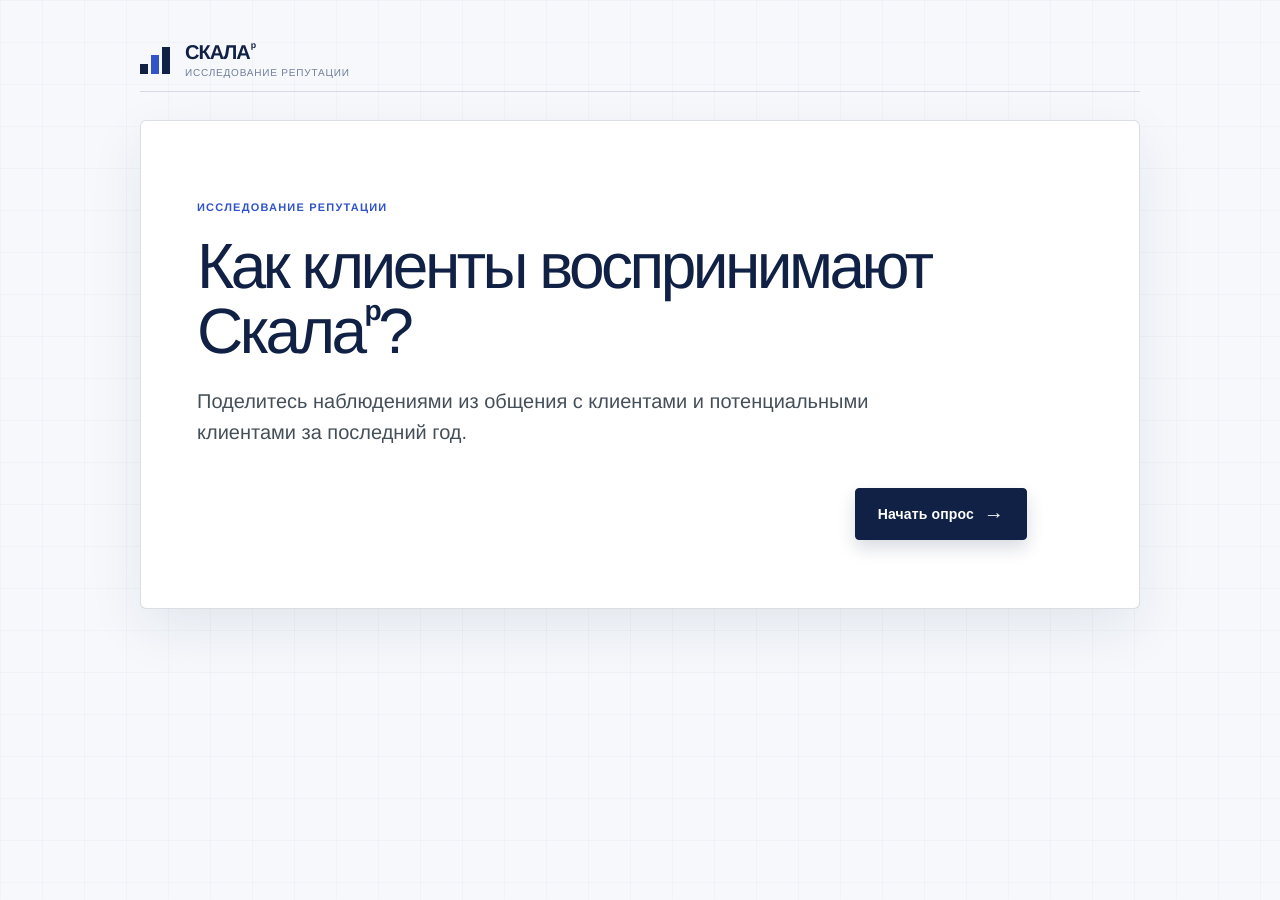
==== public/index.html @ 12a4a08b "feat: publish production-ready questionnaire" ====
<!doctype html>
<html lang="ru">
  <head>
    <meta charset="utf-8" />
    <meta name="viewport" content="width=device-width, initial-scale=1" />
    <meta name="theme-color" content="#10283e" />
    <meta name="robots" content="noindex, nofollow" />
    <title>Опрос о восприятии компании</title>
    <link rel="stylesheet" href="styles.css?v=20260728-4" />
  </head>
  <body>
    <div class="ambient ambient-one" aria-hidden="true"></div>
    <div class="ambient ambient-two" aria-hidden="true"></div>

    <main class="survey-shell">
      <header class="topbar" aria-label="Статус опроса">
        <a class="brand" href="./" aria-label="Опрос о восприятии компании">
          <span class="brand-mark" aria-hidden="true"><i></i><i></i><i></i></span>
          <span>
            <strong>СКАЛА<sup>р</sup></strong>
            <small>исследование репутации</small>
          </span>
        </a>
      </header>

      <section class="survey-card" aria-live="polite">
        <div class="progress-wrap" id="progress-wrap" hidden>
          <div class="progress-meta">
            <span id="step-label">Вопрос</span>
            <span id="progress-value">0%</span>
          </div>
          <div class="progress-track" aria-hidden="true">
            <div class="progress-bar" id="progress-bar"></div>
          </div>
        </div>

        <div id="app" class="app-content"></div>
      </section>

    </main>

    <script src="app.js?v=20260728-4" defer></script>
  </body>
</html>
---- public/styles.css ----
:root {
  color-scheme: light;
  --skala-navy: #102145;
  --skala-blue: #3154c8;
  --skala-blue-deep: #1e3ba1;
  --skala-blue-soft: #eef2ff;
  --ink: #102145;
  --text: #454f59;
  --muted: #707e99;
  --line: #d8deea;
  --line-strong: #b5c2d8;
  --canvas: #f6f8fc;
  --paper: #ffffff;
  --danger: #b53a4c;
  --ease-out: cubic-bezier(0.16, 1, 0.3, 1);
  --ease-spring: cubic-bezier(0.2, 1.4, 0.4, 1);
}

* {
  box-sizing: border-box;
}

html {
  min-height: 100%;
  background: var(--canvas);
}

body {
  min-width: 320px;
  min-height: 100vh;
  margin: 0;
  color: var(--text);
  font-family: "TT Hoves", "Helvetica Neue", Arial, sans-serif;
  -webkit-font-smoothing: antialiased;
  text-rendering: geometricPrecision;
  background:
    linear-gradient(90deg, rgba(16, 33, 69, 0.025) 1px, transparent 1px),
    linear-gradient(rgba(16, 33, 69, 0.025) 1px, transparent 1px),
    var(--canvas);
  background-size: 42px 42px;
}

button,
input,
textarea {
  font: inherit;
}

button {
  cursor: pointer;
}

fieldset {
  min-width: 0;
  margin: 0;
  padding: 0;
  border: 0;
}

.sr-only {
  position: absolute;
  width: 1px;
  height: 1px;
  padding: 0;
  margin: -1px;
  overflow: hidden;
  clip: rect(0, 0, 0, 0);
  white-space: nowrap;
  border: 0;
}

.ambient {
  position: fixed;
  z-index: -1;
  width: 38vw;
  height: 1px;
  pointer-events: none;
  background: linear-gradient(90deg, transparent, rgba(49, 84, 200, 0.28), transparent);
}

.ambient-one {
  top: 16%;
  right: -6vw;
  transform: rotate(-25deg);
}

.ambient-two {
  bottom: 14%;
  left: -11vw;
  transform: rotate(-25deg);
}

.survey-shell {
  width: min(100% - 40px, 1000px);
  margin: 0 auto;
  padding: 30px 0 58px;
}

.topbar {
  display: flex;
  align-items: center;
  min-height: 62px;
  margin-bottom: 28px;
  border-bottom: 1px solid rgba(16, 33, 69, 0.14);
}

.brand {
  display: inline-flex;
  align-items: center;
  gap: 14px;
  color: var(--skala-navy);
  text-decoration: none;
}

.brand-mark {
  display: flex;
  align-items: flex-end;
  gap: 3px;
  width: 31px;
  height: 29px;
  padding-bottom: 1px;
}

.brand-mark i {
  display: block;
  width: 8px;
  background: var(--skala-navy);
  transition: height 350ms var(--ease-out), background 350ms var(--ease-out);
}

.brand-mark i:nth-child(1) { height: 10px; }
.brand-mark i:nth-child(2) { height: 19px; background: var(--skala-blue); }
.brand-mark i:nth-child(3) { height: 27px; }

.brand:hover .brand-mark i:nth-child(1) { height: 19px; }
.brand:hover .brand-mark i:nth-child(2) { height: 27px; }
.brand:hover .brand-mark i:nth-child(3) { height: 14px; background: var(--skala-blue); }

.brand strong,
.brand small {
  display: block;
}

.brand strong {
  font-size: 20px;
  font-weight: 650;
  letter-spacing: -0.05em;
  line-height: 1;
}

.brand strong sup,
h1 sup {
  position: relative;
  top: -0.38em;
  margin-left: 1px;
  font-size: 0.44em;
  font-weight: 650;
}

.brand small {
  margin-top: 5px;
  color: var(--muted);
  font-size: 10px;
  font-weight: 500;
  letter-spacing: 0.08em;
  text-transform: uppercase;
}

.survey-card {
  overflow: hidden;
  border: 1px solid rgba(16, 33, 69, 0.15);
  border-radius: 6px;
  background: var(--paper);
  box-shadow: 0 20px 55px rgba(16, 33, 69, 0.08);
}

.progress-wrap {
  padding: 22px 56px 0;
}

.progress-meta {
  display: flex;
  align-items: center;
  justify-content: space-between;
  gap: 16px;
  color: var(--muted);
  font-size: 11px;
  font-weight: 600;
  letter-spacing: 0.07em;
  text-transform: uppercase;
}

.progress-track {
  height: 2px;
  margin-top: 11px;
  overflow: hidden;
  background: #e5e9f1;
}

.progress-bar {
  position: relative;
  width: 0;
  height: 100%;
  background: var(--skala-blue);
  box-shadow: 0 0 16px rgba(49, 84, 200, 0.45);
  transition: width 550ms var(--ease-out);
}

.progress-bar::after {
  position: absolute;
  top: -3px;
  right: -1px;
  width: 7px;
  height: 7px;
  content: "";
  border-radius: 50%;
  background: var(--skala-blue);
  box-shadow: 0 0 0 4px rgba(49, 84, 200, 0.12);
}

.app-content {
  min-height: 480px;
  padding: 58px 56px 54px;
}

.step {
  animation: step-enter 560ms var(--ease-out) both;
}

@keyframes step-enter {
  from {
    opacity: 0;
    transform: translateY(18px);
  }
  to {
    opacity: 1;
    transform: translateY(0);
  }
}

.eyebrow {
  display: block;
  margin-bottom: 20px;
  color: var(--skala-blue);
  font-size: 11px;
  font-weight: 650;
  letter-spacing: 0.11em;
  line-height: 1;
  text-transform: uppercase;
}

h1,
h2,
p {
  margin-top: 0;
}

h1 {
  max-width: 770px;
  margin-bottom: 22px;
  color: var(--skala-navy);
  font-size: clamp(38px, 5.4vw, 64px);
  font-weight: 500;
  line-height: 1.02;
  letter-spacing: -0.055em;
}

h2 {
  max-width: 760px;
  margin-bottom: 15px;
  color: var(--skala-navy);
  font-size: clamp(26px, 3.5vw, 38px);
  font-weight: 500;
  line-height: 1.14;
  letter-spacing: -0.042em;
}

.lead {
  max-width: 685px;
  color: var(--text);
  font-size: 18px;
  line-height: 1.56;
}

.welcome {
  max-width: 830px;
  padding: 24px 0 14px;
}

.welcome .lead {
  max-width: 710px;
  font-size: 20px;
}

.section-screen {
  max-width: 760px;
  padding: 34px 0 24px;
}

.section-screen .eyebrow {
  padding-top: 18px;
  border-top: 2px solid var(--skala-navy);
}

.section-screen h1 {
  max-width: 690px;
}

.question-code {
  display: flex;
  align-items: center;
  gap: 12px;
  margin-bottom: 17px;
  color: var(--skala-blue);
  font-size: 11px;
  font-weight: 650;
  letter-spacing: 0.11em;
  line-height: 1;
  text-transform: uppercase;
}

.question-code::after {
  width: 40px;
  height: 1px;
  content: "";
  background: currentColor;
}

.question-help {
  max-width: 660px;
  margin-bottom: 27px;
  color: var(--muted);
  font-size: 15px;
  line-height: 1.5;
}

.question-required {
  color: var(--skala-blue);
}

.option-list {
  display: grid;
  gap: 9px;
}

.option-card {
  position: relative;
  display: flex;
  align-items: center;
  gap: 15px;
  min-height: 63px;
  padding: 16px 17px;
  overflow: hidden;
  border: 1px solid var(--line);
  border-radius: 4px;
  color: var(--skala-navy);
  line-height: 1.42;
  background: var(--paper);
  animation: option-enter 420ms var(--ease-out) both;
  animation-delay: calc(var(--option-index) * 28ms);
  transition: border-color 160ms ease, box-shadow 160ms ease, background 160ms ease;
}

.option-card::before {
  position: absolute;
  top: 0;
  bottom: 0;
  left: 0;
  width: 3px;
  content: "";
  background: var(--skala-blue);
  transform: scaleY(0);
  transform-origin: center;
  transition: transform 280ms var(--ease-spring);
}

@keyframes option-enter {
  from {
    opacity: 0;
    transform: translateX(-9px);
  }
  to {
    opacity: 1;
    transform: translateX(0);
  }
}

@media (hover: hover) {
  .option-card:hover {
    border-color: var(--line-strong);
    box-shadow: 0 6px 14px rgba(16, 33, 69, 0.05);
  }
}

.option-card:has(input:focus-visible) {
  outline: 3px solid rgba(49, 84, 200, 0.22);
  outline-offset: 2px;
}

.option-card:has(input:checked) {
  border-color: var(--skala-navy);
  background: var(--skala-blue-soft);
  box-shadow: 0 7px 16px rgba(16, 33, 69, 0.06);
}

.option-card:has(input:checked)::before {
  transform: scaleY(1);
}

.option-card input {
  flex: 0 0 auto;
  width: 20px;
  height: 20px;
  margin: 0;
  appearance: none;
  border: 1.5px solid #9facbf;
  outline: 0;
  background: #fff;
  transition: border-color 180ms ease, box-shadow 180ms ease, background 180ms ease, transform 180ms var(--ease-spring);
}

.option-card input[type="radio"] {
  border-radius: 50%;
}

.option-card input[type="checkbox"] {
  border-radius: 3px;
}

.option-card input:checked {
  border: 6px solid var(--skala-blue);
  box-shadow: 0 0 0 3px rgba(49, 84, 200, 0.1);
  transform: scale(1.04);
}

.option-card input[type="checkbox"]:checked {
  border-width: 1.5px;
  background: var(--skala-blue);
}

.option-card__label {
  flex: 1;
  font-size: 16px;
}

.option-check {
  display: grid;
  width: 20px;
  height: 20px;
  flex: 0 0 auto;
  place-items: center;
  color: #fff;
  font-size: 12px;
  font-weight: 800;
  line-height: 1;
  opacity: 0;
  border-radius: 50%;
  background: var(--skala-navy);
  transform: scale(0.5) rotate(-25deg);
  transition: opacity 180ms ease, transform 270ms var(--ease-spring);
}

.option-card:has(input:checked) .option-check {
  opacity: 1;
  transform: scale(1) rotate(0);
}

.other-input-wrap {
  margin: 9px 0 0 35px;
  animation: reveal-field 260ms var(--ease-out) both;
}

@keyframes reveal-field {
  from { opacity: 0; transform: translateY(-6px); }
  to { opacity: 1; transform: translateY(0); }
}

.text-input,
.text-area {
  width: 100%;
  border: 1px solid var(--line);
  border-radius: 3px;
  outline: none;
  color: var(--skala-navy);
  background: var(--paper);
  transition: border-color 200ms ease, box-shadow 200ms ease, background 200ms ease;
}

.text-input {
  min-height: 51px;
  padding: 13px 15px;
}

.text-area {
  min-height: 170px;
  padding: 16px;
  resize: vertical;
  line-height: 1.55;
}

.text-input:focus,
.text-area:focus {
  border-color: var(--skala-blue);
  background: #fbfcff;
  box-shadow: 0 0 0 4px rgba(49, 84, 200, 0.12);
}

.text-input::placeholder,
.text-area::placeholder {
  color: #98a3b5;
}

.limit-note {
  display: flex;
  justify-content: space-between;
  gap: 12px;
  margin: 12px 0 0;
  color: var(--muted);
  font-size: 12px;
  line-height: 1.4;
}

.matrix {
  overflow: hidden;
  border-top: 1px solid var(--line-strong);
  border-bottom: 1px solid var(--line-strong);
}

.matrix-row {
  padding: 22px 0 21px;
  animation: matrix-enter 430ms var(--ease-out) both;
  animation-delay: calc(var(--row-index) * 38ms);
}

.matrix-row + .matrix-row {
  border-top: 1px solid var(--line);
}

@keyframes matrix-enter {
  from { opacity: 0; transform: translateY(8px); }
  to { opacity: 1; transform: translateY(0); }
}

.matrix-title {
  margin-bottom: 15px;
  color: var(--skala-navy);
  font-size: 16px;
  font-weight: 600;
  line-height: 1.4;
}

.matrix-options {
  display: flex;
  flex-wrap: wrap;
  gap: 8px;
}

.matrix-option {
  position: relative;
}

.matrix-option input {
  position: absolute;
  width: 1px;
  height: 1px;
  opacity: 0;
  pointer-events: none;
}

.matrix-option span {
  display: block;
  padding: 9px 12px;
  border: 1px solid var(--line);
  border-radius: 3px;
  color: var(--text);
  font-size: 13px;
  line-height: 1.25;
  background: #fff;
  transition: color 190ms ease, border-color 190ms ease, background 190ms ease, transform 190ms var(--ease-spring), box-shadow 190ms ease;
}

@media (hover: hover) {
  .matrix-option:hover span {
    border-color: var(--line-strong);
    transform: translateY(-1px);
  }
}

.matrix-option input:focus-visible + span {
  outline: 3px solid rgba(49, 84, 200, 0.2);
  outline-offset: 2px;
}

.matrix-option input:checked + span {
  border-color: var(--skala-blue);
  color: #fff;
  font-weight: 600;
  background: var(--skala-blue);
  box-shadow: 0 7px 14px rgba(49, 84, 200, 0.2);
  transform: translateY(-1px);
}

.list-fields {
  display: grid;
  gap: 9px;
}

.list-field {
  display: grid;
  grid-template-columns: 31px 1fr;
  align-items: center;
  gap: 11px;
}

.list-field__number {
  color: var(--skala-blue);
  font-size: 12px;
  font-weight: 650;
  text-align: center;
}

.validation-message {
  display: none;
  margin: 23px 0 -2px;
  padding: 11px 0 0 14px;
  border-left: 2px solid var(--danger);
  color: var(--danger);
  font-size: 13px;
  line-height: 1.45;
}

.validation-message.is-visible {
  display: block;
  animation: reveal-field 220ms ease both;
}

.actions {
  display: flex;
  align-items: center;
  justify-content: space-between;
  gap: 16px;
  margin-top: 39px;
}

.actions-right {
  display: flex;
  align-items: center;
  gap: 11px;
  margin-left: auto;
}

.button {
  display: inline-flex;
  align-items: center;
  justify-content: center;
  gap: 10px;
  min-height: 52px;
  padding: 0 22px;
  border: 1px solid transparent;
  border-radius: 4px;
  font-size: 14px;
  font-weight: 600;
  letter-spacing: 0.01em;
  transition: color 200ms ease, border-color 200ms ease, background 200ms ease, box-shadow 220ms var(--ease-out), transform 220ms var(--ease-out);
}

.button:focus-visible {
  outline: 3px solid rgba(49, 84, 200, 0.24);
  outline-offset: 3px;
}

.button-primary {
  color: #fff;
  border-color: var(--skala-navy);
  background: var(--skala-navy);
  box-shadow: 0 8px 17px rgba(16, 33, 69, 0.16);
}

.button-primary:hover {
  border-color: var(--skala-blue-deep);
  background: var(--skala-blue-deep);
  box-shadow: 0 12px 24px rgba(16, 33, 69, 0.24);
  transform: translateY(-2px);
}

.button-primary:active {
  box-shadow: 0 3px 9px rgba(16, 33, 69, 0.16);
  transform: translateY(0) scale(0.985);
}

.button-secondary {
  padding-right: 4px;
  padding-left: 4px;
  color: var(--muted);
  background: transparent;
}

.button-secondary:hover {
  color: var(--skala-navy);
}

.button-symbol {
  display: inline-block;
  font-size: 20px;
  font-weight: 400;
  line-height: 1;
  transition: transform 220ms var(--ease-spring);
}

.button-primary:hover .button-symbol {
  transform: translateX(4px);
}

.complete {
  max-width: 690px;
  padding: 39px 0 29px;
}

.complete h1 {
  max-width: 680px;
  font-size: clamp(38px, 5vw, 56px);
}

.complete .lead {
  max-width: 650px;
}

@media (max-width: 720px) {
  .survey-shell {
    width: min(100% - 24px, 1000px);
    padding-top: 17px;
  }

  .topbar {
    min-height: 52px;
    margin-bottom: 17px;
  }

  .survey-card {
    border-radius: 4px;
  }

  .progress-wrap {
    padding: 18px 22px 0;
  }

  .app-content {
    min-height: 530px;
    padding: 37px 22px 35px;
  }

  h1 {
    font-size: clamp(37px, 11vw, 50px);
  }

  h2 {
    font-size: clamp(25px, 7.5vw, 33px);
  }

  .lead,
  .welcome .lead {
    font-size: 17px;
  }

  .option-card {
    align-items: flex-start;
    min-height: 59px;
    padding: 15px 14px;
  }

  .option-card__label {
    font-size: 15px;
  }

  .option-check {
    width: 18px;
    height: 18px;
    margin-top: 1px;
  }

  .matrix-row {
    padding: 18px 0;
  }

  .matrix-options {
    gap: 7px;
  }

  .matrix-option span {
    padding: 8px 10px;
    font-size: 12px;
  }

  .actions {
    margin-top: 31px;
  }

  .actions-right {
    width: 100%;
  }

  .actions .button-primary {
    flex: 1;
  }
}

@media (prefers-reduced-motion: reduce) {
  *,
  *::before,
  *::after {
    scroll-behavior: auto !important;
    animation-duration: 0.01ms !important;
    animation-iteration-count: 1 !important;
    transition-duration: 0.01ms !important;
  }
}
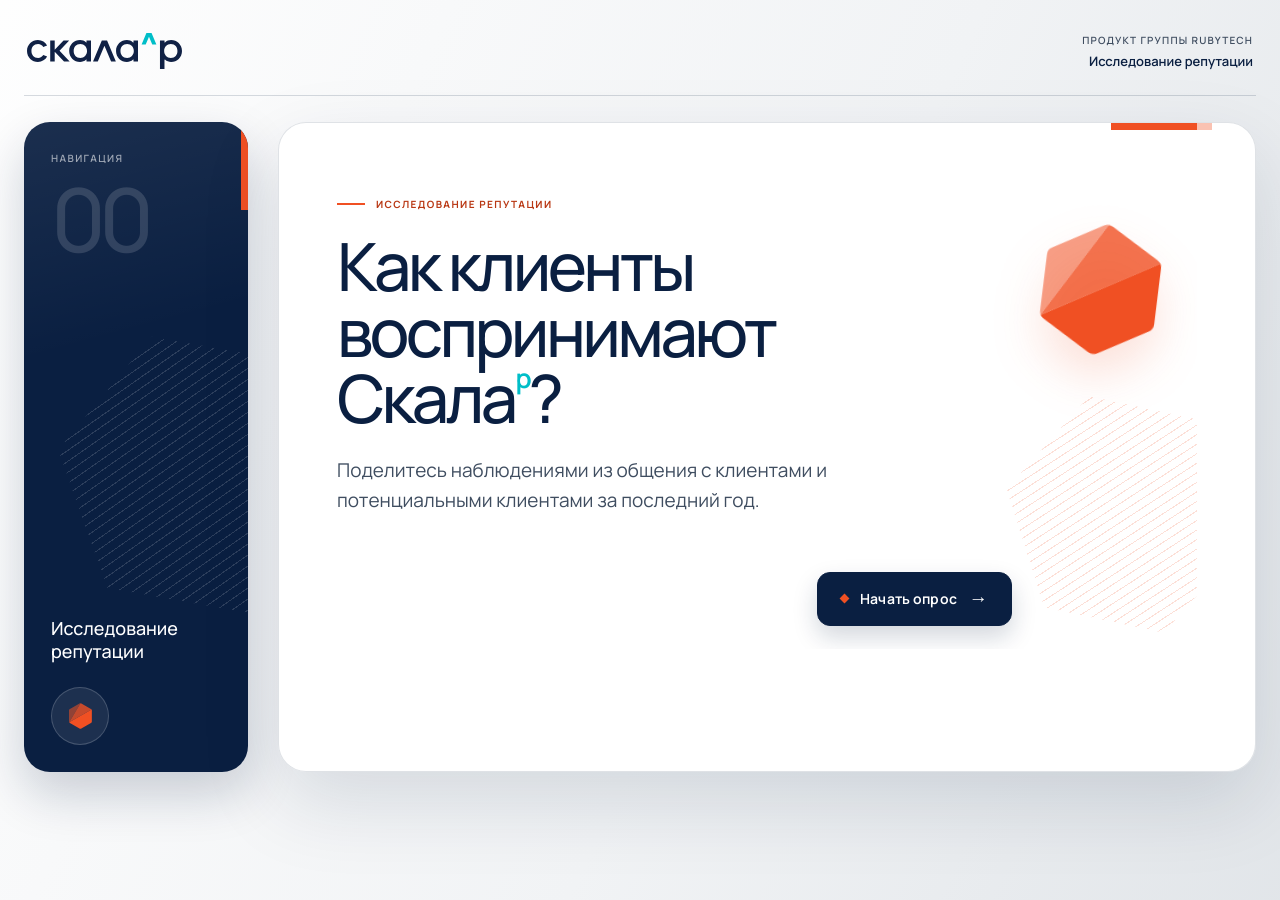
==== commit 93119072: "feat: redesign survey in Rubytech style" ====
--- a/public/index.html
+++ b/public/index.html
@@ -3,42 +3,73 @@
   <head>
     <meta charset="utf-8" />
     <meta name="viewport" content="width=device-width, initial-scale=1" />
-    <meta name="theme-color" content="#10283e" />
+    <meta name="theme-color" content="#0a1f41" />
     <meta name="robots" content="noindex, nofollow" />
-    <title>Опрос о восприятии компании</title>
-    <link rel="stylesheet" href="styles.css?v=20260728-4" />
+    <meta name="description" content="Исследование восприятия компании и продукта Скала‑Р глазами клиентов." />
+    <title>Исследование восприятия — Скала‑Р</title>
+    <link rel="icon" href="assets/rubytech-mark.svg" type="image/svg+xml" />
+    <link rel="stylesheet" href="styles.css?v=20260728-6" />
   </head>
   <body>
-    <div class="ambient ambient-one" aria-hidden="true"></div>
-    <div class="ambient ambient-two" aria-hidden="true"></div>
+    <div class="brand-atmosphere" aria-hidden="true">
+      <div class="brand-atmosphere__ruby">
+        <img src="assets/rubytech-mark.svg" alt="" />
+      </div>
+      <div class="brand-atmosphere__lines"></div>
+      <div class="brand-atmosphere__beam"></div>
+    </div>
 
     <main class="survey-shell">
-      <header class="topbar" aria-label="Статус опроса">
+      <header class="topbar" aria-label="Исследование Скала‑Р">
         <a class="brand" href="./" aria-label="Опрос о восприятии компании">
-          <span class="brand-mark" aria-hidden="true"><i></i><i></i><i></i></span>
-          <span>
-            <strong>СКАЛА<sup>р</sup></strong>
-            <small>исследование репутации</small>
-          </span>
+          <img src="assets/skala-r-logo.svg" alt="Скала‑Р" width="155" height="36" />
         </a>
+        <div class="brand-context">
+          <span>Продукт Группы Rubytech</span>
+          <strong>Исследование репутации</strong>
+        </div>
       </header>
 
-      <section class="survey-card" aria-live="polite">
-        <div class="progress-wrap" id="progress-wrap" hidden>
-          <div class="progress-meta">
-            <span id="step-label">Вопрос</span>
-            <span id="progress-value">0%</span>
+      <div class="survey-workspace">
+        <aside class="survey-rail" id="survey-rail" aria-hidden="true">
+          <div class="survey-rail__top">
+            <span class="survey-rail__overline">Навигация</span>
+            <strong class="survey-rail__index" id="rail-index">00</strong>
           </div>
-          <div class="progress-track" aria-hidden="true">
-            <div class="progress-bar" id="progress-bar"></div>
+          <div class="survey-rail__bottom">
+            <span class="survey-rail__title" id="rail-title">Исследование репутации</span>
+            <span class="survey-rail__marker">
+              <img src="assets/rubytech-mark.svg" alt="" />
+            </span>
           </div>
-        </div>
+        </aside>
 
-        <div id="app" class="app-content"></div>
-      </section>
+        <section class="survey-card">
+          <span class="survey-card__accent" aria-hidden="true"></span>
+          <div class="progress-wrap" id="progress-wrap" hidden>
+            <div class="progress-meta">
+              <span id="step-label">Вопрос</span>
+              <span id="progress-value">0%</span>
+            </div>
+            <div
+              class="progress-track"
+              id="progress-track"
+              role="progressbar"
+              aria-labelledby="step-label"
+              aria-valuemin="0"
+              aria-valuemax="100"
+              aria-valuenow="0"
+            >
+              <div class="progress-bar" id="progress-bar"></div>
+            </div>
+          </div>
 
+          <div id="app" class="app-content"></div>
+          <p class="sr-only" id="save-status" role="status" aria-live="polite"></p>
+        </section>
+      </div>
     </main>
 
-    <script src="app.js?v=20260728-4" defer></script>
+    <script src="app.js?v=20260728-6" defer></script>
   </body>
 </html>
--- a/public/styles.css
+++ b/public/styles.css
@@ -1,19 +1,45 @@
+@font-face {
+  font-family: "Manrope";
+  font-style: normal;
+  font-weight: 200 800;
+  font-display: swap;
+  src: url("assets/fonts/manrope-cyrillic.woff2") format("woff2");
+  unicode-range: U+0301, U+0400-045F, U+0490-0491, U+04B0-04B1, U+2116;
+}
+
+@font-face {
+  font-family: "Manrope";
+  font-style: normal;
+  font-weight: 200 800;
+  font-display: swap;
+  src: url("assets/fonts/manrope-latin.woff2") format("woff2");
+  unicode-range: U+0000-00FF, U+0131, U+0152-0153, U+02BB-02BC, U+02C6, U+02DA,
+    U+02DC, U+0304, U+0308, U+0329, U+2000-206F, U+20AC, U+2122, U+2191,
+    U+2193, U+2212, U+2215, U+FEFF, U+FFFD;
+}
+
 :root {
   color-scheme: light;
-  --skala-navy: #102145;
-  --skala-blue: #3154c8;
-  --skala-blue-deep: #1e3ba1;
-  --skala-blue-soft: #eef2ff;
+  --deep-navy: #0a1f41;
+  --logo-navy: #102145;
+  --navy-raised: #173558;
+  --digital-ruby: #f05023;
+  --ruby-bright: #ff4c00;
+  --ruby-deep: #b93814;
+  --ruby-soft: #fff0e9;
+  --silver: #a5a8aa;
+  --cyan: #00bec8;
   --ink: #102145;
-  --text: #454f59;
-  --muted: #707e99;
-  --line: #d8deea;
-  --line-strong: #b5c2d8;
-  --canvas: #f6f8fc;
+  --text: #3f4d60;
+  --muted: #64748b;
+  --line: #dce2e8;
+  --line-strong: #7b8998;
+  --canvas: #f1f3f5;
   --paper: #ffffff;
-  --danger: #b53a4c;
+  --danger: #a62d42;
   --ease-out: cubic-bezier(0.16, 1, 0.3, 1);
-  --ease-spring: cubic-bezier(0.2, 1.4, 0.4, 1);
+  --ease-spring: cubic-bezier(0.2, 1.25, 0.35, 1);
+  --shadow-card: 0 30px 80px rgba(10, 31, 65, 0.13);
 }
 
 * {
@@ -26,18 +52,29 @@
 }
 
 body {
-  min-width: 320px;
   min-height: 100vh;
   margin: 0;
+  overflow-x: hidden;
   color: var(--text);
-  font-family: "TT Hoves", "Helvetica Neue", Arial, sans-serif;
+  font-family: "Manrope", "Helvetica Neue", Arial, system-ui, sans-serif;
   -webkit-font-smoothing: antialiased;
   text-rendering: geometricPrecision;
   background:
-    linear-gradient(90deg, rgba(16, 33, 69, 0.025) 1px, transparent 1px),
-    linear-gradient(rgba(16, 33, 69, 0.025) 1px, transparent 1px),
+    linear-gradient(115deg, rgba(255, 255, 255, 0.92), rgba(241, 243, 245, 0.94) 58%, rgba(224, 228, 232, 0.9)),
     var(--canvas);
-  background-size: 42px 42px;
+}
+
+body::before {
+  position: fixed;
+  z-index: -3;
+  inset: 0;
+  pointer-events: none;
+  content: "";
+  opacity: 0.55;
+  background-image:
+    linear-gradient(rgba(10, 31, 65, 0.025) 1px, transparent 1px),
+    linear-gradient(90deg, rgba(10, 31, 65, 0.025) 1px, transparent 1px);
+  background-size: 54px 54px;
 }
 
 button,
@@ -69,113 +106,276 @@
   border: 0;
 }
 
-.ambient {
+.brand-atmosphere {
   position: fixed;
-  z-index: -1;
-  width: 38vw;
-  height: 1px;
+  z-index: -2;
+  inset: 0;
+  overflow: hidden;
   pointer-events: none;
-  background: linear-gradient(90deg, transparent, rgba(49, 84, 200, 0.28), transparent);
-}
-
-.ambient-one {
-  top: 16%;
-  right: -6vw;
-  transform: rotate(-25deg);
-}
-
-.ambient-two {
-  bottom: 14%;
-  left: -11vw;
-  transform: rotate(-25deg);
+}
+
+.brand-atmosphere__ruby {
+  position: absolute;
+  top: -82px;
+  right: clamp(-58px, 2vw, 28px);
+  display: grid;
+  width: clamp(230px, 25vw, 390px);
+  aspect-ratio: 1;
+  place-items: center;
+  opacity: 0.07;
+  border: 1px solid var(--digital-ruby);
+  border-radius: 50%;
+  transform: rotate(18deg);
+}
+
+.brand-atmosphere__ruby::before,
+.brand-atmosphere__ruby::after {
+  position: absolute;
+  inset: 11%;
+  content: "";
+  border: 1px solid var(--digital-ruby);
+  border-radius: 50%;
+}
+
+.brand-atmosphere__ruby::after {
+  inset: 22%;
+}
+
+.brand-atmosphere__ruby img {
+  width: 33%;
+  height: auto;
+}
+
+.brand-atmosphere__lines {
+  position: absolute;
+  right: -110px;
+  bottom: -145px;
+  width: 470px;
+  height: 470px;
+  opacity: 0.17;
+  background: repeating-linear-gradient(
+    135deg,
+    var(--digital-ruby) 0,
+    var(--digital-ruby) 1px,
+    transparent 1px,
+    transparent 10px
+  );
+  clip-path: polygon(25% 6%, 75% 6%, 100% 50%, 75% 94%, 25% 94%, 0 50%);
+  transform: rotate(10deg);
+}
+
+.brand-atmosphere__beam {
+  position: absolute;
+  bottom: 12%;
+  left: -180px;
+  width: 510px;
+  height: 2px;
+  opacity: 0.45;
+  background: linear-gradient(90deg, transparent, var(--digital-ruby), transparent);
+  transform: rotate(-32deg);
 }
 
 .survey-shell {
-  width: min(100% - 40px, 1000px);
+  width: min(100% - 48px, 1240px);
   margin: 0 auto;
-  padding: 30px 0 58px;
+  padding: 24px 0 56px;
 }
 
 .topbar {
   display: flex;
   align-items: center;
-  min-height: 62px;
-  margin-bottom: 28px;
-  border-bottom: 1px solid rgba(16, 33, 69, 0.14);
+  justify-content: space-between;
+  min-height: 72px;
+  margin-bottom: 26px;
+  padding: 0 3px 17px;
+  border-bottom: 1px solid rgba(10, 31, 65, 0.16);
 }
 
 .brand {
   display: inline-flex;
   align-items: center;
-  gap: 14px;
-  color: var(--skala-navy);
   text-decoration: none;
-}
-
-.brand-mark {
+  transition: opacity 180ms ease;
+}
+
+.brand:hover {
+  opacity: 0.74;
+}
+
+.brand:focus-visible {
+  outline: 3px solid var(--digital-ruby);
+  outline-offset: 7px;
+  border-radius: 4px;
+}
+
+.brand img {
+  display: block;
+  width: 155px;
+  height: 36px;
+}
+
+.brand-context {
+  display: grid;
+  gap: 5px;
+  text-align: right;
+}
+
+.brand-context span {
+  color: var(--text);
+  font-size: 10px;
+  font-weight: 600;
+  letter-spacing: 0.12em;
+  text-transform: uppercase;
+}
+
+.brand-context strong {
+  color: var(--deep-navy);
+  font-size: 13px;
+  font-weight: 600;
+}
+
+.survey-workspace {
+  display: grid;
+  grid-template-columns: 224px minmax(0, 1fr);
+  gap: 30px;
+  align-items: start;
+}
+
+.survey-rail {
+  position: sticky;
+  top: 24px;
   display: flex;
-  align-items: flex-end;
-  gap: 3px;
-  width: 31px;
-  height: 29px;
-  padding-bottom: 1px;
-}
-
-.brand-mark i {
-  display: block;
-  width: 8px;
-  background: var(--skala-navy);
-  transition: height 350ms var(--ease-out), background 350ms var(--ease-out);
-}
-
-.brand-mark i:nth-child(1) { height: 10px; }
-.brand-mark i:nth-child(2) { height: 19px; background: var(--skala-blue); }
-.brand-mark i:nth-child(3) { height: 27px; }
-
-.brand:hover .brand-mark i:nth-child(1) { height: 19px; }
-.brand:hover .brand-mark i:nth-child(2) { height: 27px; }
-.brand:hover .brand-mark i:nth-child(3) { height: 14px; background: var(--skala-blue); }
-
-.brand strong,
-.brand small {
-  display: block;
-}
-
-.brand strong {
-  font-size: 20px;
-  font-weight: 650;
-  letter-spacing: -0.05em;
-  line-height: 1;
-}
-
-.brand strong sup,
-h1 sup {
+  min-height: 650px;
+  overflow: hidden;
+  flex-direction: column;
+  justify-content: space-between;
+  padding: 29px 27px 27px;
+  color: #fff;
+  border-radius: 26px;
+  background:
+    linear-gradient(165deg, rgba(255, 255, 255, 0.07), transparent 34%),
+    var(--deep-navy);
+  box-shadow: 0 22px 50px rgba(10, 31, 65, 0.2);
+}
+
+.survey-rail::before {
+  position: absolute;
+  top: 0;
+  right: 0;
+  width: 7px;
+  height: 88px;
+  content: "";
+  background: var(--digital-ruby);
+}
+
+.survey-rail::after {
+  position: absolute;
+  top: 32%;
+  right: -98px;
+  width: 290px;
+  height: 290px;
+  content: "";
+  opacity: 0.14;
+  background: repeating-linear-gradient(
+    135deg,
+    #fff 0,
+    #fff 1px,
+    transparent 1px,
+    transparent 9px
+  );
+  clip-path: polygon(25% 6%, 75% 6%, 100% 50%, 75% 94%, 25% 94%, 0 50%);
+  transform: rotate(10deg);
+}
+
+.survey-rail__top,
+.survey-rail__bottom {
   position: relative;
-  top: -0.38em;
-  margin-left: 1px;
-  font-size: 0.44em;
-  font-weight: 650;
-}
-
-.brand small {
-  margin-top: 5px;
-  color: var(--muted);
+  z-index: 1;
+}
+
+.survey-rail__top {
+  display: grid;
+  gap: 15px;
+}
+
+.survey-rail__overline {
+  color: rgba(255, 255, 255, 0.58);
   font-size: 10px;
+  font-weight: 600;
+  letter-spacing: 0.14em;
+  text-transform: uppercase;
+}
+
+.survey-rail__index {
+  color: rgba(255, 255, 255, 0.14);
+  font-size: 88px;
   font-weight: 500;
-  letter-spacing: 0.08em;
-  text-transform: uppercase;
+  line-height: 0.9;
+  letter-spacing: -0.08em;
+  transition: color 400ms ease;
+}
+
+.survey-rail__bottom {
+  display: grid;
+  gap: 24px;
+}
+
+.survey-rail__title {
+  max-width: 155px;
+  font-size: 18px;
+  font-weight: 500;
+  line-height: 1.25;
+}
+
+.survey-rail__marker {
+  display: grid;
+  width: 58px;
+  height: 58px;
+  place-items: center;
+  border: 1px solid rgba(255, 255, 255, 0.18);
+  border-radius: 50%;
+  background: rgba(255, 255, 255, 0.08);
+}
+
+.survey-rail__marker img {
+  width: 23px;
+  height: auto;
 }
 
 .survey-card {
+  position: relative;
+  min-width: 0;
+  min-height: 650px;
   overflow: hidden;
-  border: 1px solid rgba(16, 33, 69, 0.15);
-  border-radius: 6px;
-  background: var(--paper);
-  box-shadow: 0 20px 55px rgba(16, 33, 69, 0.08);
+  border: 1px solid rgba(10, 31, 65, 0.13);
+  border-radius: 28px;
+  background: rgba(255, 255, 255, 0.97);
+  box-shadow: var(--shadow-card);
+}
+
+.survey-card__accent {
+  position: absolute;
+  z-index: 2;
+  top: 0;
+  right: 58px;
+  width: 86px;
+  height: 7px;
+  background: var(--digital-ruby);
+}
+
+.survey-card__accent::after {
+  position: absolute;
+  top: 0;
+  right: -15px;
+  width: 15px;
+  height: 7px;
+  content: "";
+  opacity: 0.35;
+  background: var(--digital-ruby);
 }
 
 .progress-wrap {
-  padding: 22px 56px 0;
+  padding: 30px 58px 0;
 }
 
 .progress-meta {
@@ -184,53 +384,63 @@
   justify-content: space-between;
   gap: 16px;
   color: var(--muted);
-  font-size: 11px;
-  font-weight: 600;
-  letter-spacing: 0.07em;
+  font-size: 10px;
+  font-weight: 650;
+  letter-spacing: 0.11em;
   text-transform: uppercase;
 }
 
 .progress-track {
-  height: 2px;
-  margin-top: 11px;
+  height: 3px;
+  margin-top: 13px;
   overflow: hidden;
-  background: #e5e9f1;
+  border-radius: 99px;
+  background: color-mix(in srgb, var(--silver) 38%, white);
 }
 
 .progress-bar {
   position: relative;
   width: 0;
   height: 100%;
-  background: var(--skala-blue);
-  box-shadow: 0 0 16px rgba(49, 84, 200, 0.45);
+  border-radius: inherit;
+  background: linear-gradient(90deg, var(--deep-navy), var(--digital-ruby));
   transition: width 550ms var(--ease-out);
 }
 
 .progress-bar::after {
   position: absolute;
-  top: -3px;
-  right: -1px;
-  width: 7px;
-  height: 7px;
+  top: 50%;
+  right: 0;
+  width: 9px;
+  height: 9px;
   content: "";
+  border: 2px solid #fff;
   border-radius: 50%;
-  background: var(--skala-blue);
-  box-shadow: 0 0 0 4px rgba(49, 84, 200, 0.12);
+  background: var(--digital-ruby);
+  box-shadow: 0 0 0 3px rgba(240, 80, 35, 0.17);
+  transform: translate(1px, -50%);
 }
 
 .app-content {
-  min-height: 480px;
-  padding: 58px 56px 54px;
+  min-height: 560px;
+  padding: 51px 58px 46px;
 }
 
 .step {
-  animation: step-enter 560ms var(--ease-out) both;
+  position: relative;
+  animation: step-enter 520ms var(--ease-out) both;
+}
+
+.app-content.is-static-render .step,
+.app-content.is-static-render .option-card,
+.app-content.is-static-render .matrix-row {
+  animation: none;
 }
 
 @keyframes step-enter {
   from {
     opacity: 0;
-    transform: translateY(18px);
+    transform: translateY(14px);
   }
   to {
     opacity: 1;
@@ -239,14 +449,23 @@
 }
 
 .eyebrow {
-  display: block;
-  margin-bottom: 20px;
-  color: var(--skala-blue);
-  font-size: 11px;
-  font-weight: 650;
-  letter-spacing: 0.11em;
+  display: inline-flex;
+  align-items: center;
+  gap: 11px;
+  margin-bottom: 24px;
+  color: var(--ruby-deep);
+  font-size: 10px;
+  font-weight: 700;
+  letter-spacing: 0.14em;
   line-height: 1;
   text-transform: uppercase;
+}
+
+.eyebrow::before {
+  width: 28px;
+  height: 2px;
+  content: "";
+  background: var(--digital-ruby);
 }
 
 h1,
@@ -255,55 +474,169 @@
   margin-top: 0;
 }
 
+.step h1[tabindex="-1"]:focus,
+.step h2[tabindex="-1"]:focus {
+  outline: none;
+}
+
 h1 {
-  max-width: 770px;
-  margin-bottom: 22px;
-  color: var(--skala-navy);
-  font-size: clamp(38px, 5.4vw, 64px);
+  max-width: 700px;
+  margin-bottom: 24px;
+  color: var(--deep-navy);
+  font-size: clamp(44px, 5.2vw, 68px);
   font-weight: 500;
-  line-height: 1.02;
+  line-height: 0.99;
   letter-spacing: -0.055em;
 }
 
 h2 {
   max-width: 760px;
   margin-bottom: 15px;
-  color: var(--skala-navy);
-  font-size: clamp(26px, 3.5vw, 38px);
+  color: var(--deep-navy);
+  font-size: clamp(29px, 3vw, 40px);
   font-weight: 500;
-  line-height: 1.14;
-  letter-spacing: -0.042em;
+  line-height: 1.1;
+  letter-spacing: -0.04em;
+}
+
+h1 sup {
+  position: relative;
+  top: -0.45em;
+  margin-left: 1px;
+  color: var(--cyan);
+  font-size: 0.4em;
+  font-weight: 650;
 }
 
 .lead {
-  max-width: 685px;
+  max-width: 620px;
   color: var(--text);
   font-size: 18px;
-  line-height: 1.56;
+  line-height: 1.58;
 }
 
 .welcome {
-  max-width: 830px;
-  padding: 24px 0 14px;
+  display: flex;
+  min-height: 475px;
+  overflow: hidden;
+  flex-direction: column;
+  justify-content: center;
+  padding: 12px 185px 10px 0;
+}
+
+.welcome::before {
+  position: absolute;
+  top: 48px;
+  right: 38px;
+  width: 116px;
+  height: 134px;
+  content: "";
+  background: url("assets/rubytech-mark.svg") center / contain no-repeat;
+  filter: drop-shadow(0 22px 24px rgba(240, 80, 35, 0.18));
+  transform: rotate(7deg);
+}
+
+.welcome::after {
+  position: absolute;
+  right: -52px;
+  bottom: 12px;
+  width: 245px;
+  height: 245px;
+  content: "";
+  opacity: 0.18;
+  background: repeating-linear-gradient(
+    135deg,
+    var(--digital-ruby) 0,
+    var(--digital-ruby) 1px,
+    transparent 1px,
+    transparent 8px
+  );
+  clip-path: polygon(25% 6%, 75% 6%, 100% 50%, 75% 94%, 25% 94%, 0 50%);
+  transform: rotate(12deg);
+}
+
+.welcome > * {
+  position: relative;
+  z-index: 1;
+}
+
+.welcome h1 {
+  max-width: 590px;
 }
 
 .welcome .lead {
-  max-width: 710px;
-  font-size: 20px;
+  max-width: 580px;
+  font-size: 19px;
 }
 
 .section-screen {
-  max-width: 760px;
-  padding: 34px 0 24px;
+  min-height: 560px;
+  margin: -51px -58px -46px;
+  padding: 96px 64px 60px;
+  overflow: hidden;
+  color: #fff;
+  background:
+    linear-gradient(150deg, rgba(255, 255, 255, 0.07), transparent 38%),
+    var(--deep-navy);
+}
+
+.section-screen::before {
+  position: absolute;
+  top: -60px;
+  right: -52px;
+  width: 260px;
+  height: 300px;
+  content: "";
+  opacity: 0.72;
+  background: url("assets/rubytech-mark.svg") center / 96px auto no-repeat;
+  border: 1px solid rgba(255, 255, 255, 0.12);
+  border-radius: 50%;
+}
+
+.section-screen::after {
+  position: absolute;
+  right: -80px;
+  bottom: -105px;
+  width: 360px;
+  height: 360px;
+  content: "";
+  opacity: 0.13;
+  background: repeating-linear-gradient(
+    135deg,
+    #fff 0,
+    #fff 1px,
+    transparent 1px,
+    transparent 9px
+  );
+  clip-path: polygon(25% 6%, 75% 6%, 100% 50%, 75% 94%, 25% 94%, 0 50%);
+  transform: rotate(14deg);
+}
+
+.section-screen > * {
+  position: relative;
+  z-index: 1;
 }
 
 .section-screen .eyebrow {
-  padding-top: 18px;
-  border-top: 2px solid var(--skala-navy);
+  color: #ffb094;
 }
 
 .section-screen h1 {
-  max-width: 690px;
+  max-width: 620px;
+  color: #fff;
+}
+
+.section-screen .lead {
+  max-width: 610px;
+  color: rgba(255, 255, 255, 0.72);
+}
+
+.section-screen .button-secondary {
+  color: rgba(255, 255, 255, 0.68);
+}
+
+.section-screen .button-secondary:hover {
+  color: #fff;
 }
 
 .question-code {
@@ -311,54 +644,60 @@
   align-items: center;
   gap: 12px;
   margin-bottom: 17px;
-  color: var(--skala-blue);
-  font-size: 11px;
-  font-weight: 650;
-  letter-spacing: 0.11em;
+  color: var(--ruby-deep);
+  font-size: 10px;
+  font-weight: 700;
+  letter-spacing: 0.14em;
   line-height: 1;
   text-transform: uppercase;
 }
 
-.question-code::after {
-  width: 40px;
-  height: 1px;
+.question-code::before {
+  width: 8px;
+  height: 8px;
   content: "";
-  background: currentColor;
+  background: var(--digital-ruby);
+  transform: rotate(45deg);
 }
 
 .question-help {
   max-width: 660px;
   margin-bottom: 27px;
   color: var(--muted);
-  font-size: 15px;
-  line-height: 1.5;
+  font-size: 14px;
+  line-height: 1.55;
 }
 
 .question-required {
-  color: var(--skala-blue);
+  color: var(--ruby-deep);
 }
 
 .option-list {
   display: grid;
-  gap: 9px;
+  gap: 10px;
 }
 
 .option-card {
   position: relative;
-  display: flex;
+  display: grid;
+  grid-template-columns: 22px minmax(0, 1fr) 22px;
+  gap: 15px;
   align-items: center;
-  gap: 15px;
-  min-height: 63px;
-  padding: 16px 17px;
+  min-height: 64px;
+  padding: 16px 18px;
   overflow: hidden;
+  color: var(--deep-navy);
+  line-height: 1.42;
   border: 1px solid var(--line);
-  border-radius: 4px;
-  color: var(--skala-navy);
-  line-height: 1.42;
-  background: var(--paper);
-  animation: option-enter 420ms var(--ease-out) both;
-  animation-delay: calc(var(--option-index) * 28ms);
-  transition: border-color 160ms ease, box-shadow 160ms ease, background 160ms ease;
+  border-radius: 14px;
+  background: #fbfcfd;
+  animation: option-enter 380ms var(--ease-out) both;
+  animation-delay: calc(var(--option-index) * 22ms);
+  transition:
+    border-color 170ms ease,
+    background 170ms ease,
+    box-shadow 170ms ease,
+    transform 120ms ease;
 }
 
 .option-card::before {
@@ -366,41 +705,46 @@
   top: 0;
   bottom: 0;
   left: 0;
-  width: 3px;
+  width: 4px;
   content: "";
-  background: var(--skala-blue);
+  background: var(--digital-ruby);
   transform: scaleY(0);
   transform-origin: center;
-  transition: transform 280ms var(--ease-spring);
+  transition: transform 240ms var(--ease-out);
 }
 
 @keyframes option-enter {
   from {
     opacity: 0;
-    transform: translateX(-9px);
+    transform: translateY(5px);
   }
   to {
     opacity: 1;
-    transform: translateX(0);
+    transform: translateY(0);
   }
 }
 
 @media (hover: hover) {
   .option-card:hover {
-    border-color: var(--line-strong);
-    box-shadow: 0 6px 14px rgba(16, 33, 69, 0.05);
-  }
+    border-color: #c1cbd5;
+    background: #fff;
+    box-shadow: 0 8px 20px rgba(10, 31, 65, 0.06);
+  }
+}
+
+.option-card:active {
+  transform: scale(0.995);
 }
 
 .option-card:has(input:focus-visible) {
-  outline: 3px solid rgba(49, 84, 200, 0.22);
+  outline: 3px solid var(--digital-ruby);
   outline-offset: 2px;
 }
 
 .option-card:has(input:checked) {
-  border-color: var(--skala-navy);
-  background: var(--skala-blue-soft);
-  box-shadow: 0 7px 16px rgba(16, 33, 69, 0.06);
+  border-color: rgba(240, 80, 35, 0.66);
+  background: var(--ruby-soft);
+  box-shadow: 0 8px 22px rgba(240, 80, 35, 0.08);
 }
 
 .option-card:has(input:checked)::before {
@@ -408,15 +752,23 @@
 }
 
 .option-card input {
-  flex: 0 0 auto;
-  width: 20px;
-  height: 20px;
+  width: 21px;
+  height: 21px;
   margin: 0;
   appearance: none;
-  border: 1.5px solid #9facbf;
+  border: 1.5px solid #7b8998;
   outline: 0;
   background: #fff;
-  transition: border-color 180ms ease, box-shadow 180ms ease, background 180ms ease, transform 180ms var(--ease-spring);
+  transition:
+    border-color 170ms ease,
+    box-shadow 170ms ease,
+    background 170ms ease,
+    transform 170ms var(--ease-spring);
+}
+
+.option-card input:focus-visible {
+  outline: 2px solid var(--digital-ruby);
+  outline-offset: 3px;
 }
 
 .option-card input[type="radio"] {
@@ -424,40 +776,39 @@
 }
 
 .option-card input[type="checkbox"] {
-  border-radius: 3px;
+  border-radius: 6px;
 }
 
 .option-card input:checked {
-  border: 6px solid var(--skala-blue);
-  box-shadow: 0 0 0 3px rgba(49, 84, 200, 0.1);
-  transform: scale(1.04);
+  border: 6px solid var(--digital-ruby);
+  box-shadow: 0 0 0 3px rgba(240, 80, 35, 0.1);
+  transform: scale(1.03);
 }
 
 .option-card input[type="checkbox"]:checked {
   border-width: 1.5px;
-  background: var(--skala-blue);
+  background: var(--digital-ruby);
 }
 
 .option-card__label {
-  flex: 1;
-  font-size: 16px;
+  min-width: 0;
+  font-size: 15px;
 }
 
 .option-check {
   display: grid;
-  width: 20px;
-  height: 20px;
-  flex: 0 0 auto;
+  width: 22px;
+  height: 22px;
   place-items: center;
   color: #fff;
-  font-size: 12px;
+  font-size: 11px;
   font-weight: 800;
   line-height: 1;
   opacity: 0;
-  border-radius: 50%;
-  background: var(--skala-navy);
-  transform: scale(0.5) rotate(-25deg);
-  transition: opacity 180ms ease, transform 270ms var(--ease-spring);
+  border-radius: 7px;
+  background: var(--deep-navy);
+  transform: scale(0.6) rotate(-10deg);
+  transition: opacity 160ms ease, transform 220ms var(--ease-spring);
 }
 
 .option-card:has(input:checked) .option-check {
@@ -466,48 +817,60 @@
 }
 
 .other-input-wrap {
-  margin: 9px 0 0 35px;
-  animation: reveal-field 260ms var(--ease-out) both;
+  display: block;
+  margin: 12px 0 0 37px;
+  animation: reveal-field 240ms var(--ease-out) both;
 }
 
 @keyframes reveal-field {
-  from { opacity: 0; transform: translateY(-6px); }
-  to { opacity: 1; transform: translateY(0); }
+  from {
+    opacity: 0;
+    transform: translateY(-5px);
+  }
+  to {
+    opacity: 1;
+    transform: translateY(0);
+  }
 }
 
 .text-input,
 .text-area {
   width: 100%;
-  border: 1px solid var(--line);
-  border-radius: 3px;
+  color: var(--deep-navy);
+  border: 1px solid var(--line-strong);
+  border-radius: 12px;
   outline: none;
-  color: var(--skala-navy);
-  background: var(--paper);
-  transition: border-color 200ms ease, box-shadow 200ms ease, background 200ms ease;
+  background: #fbfcfd;
+  transition:
+    border-color 180ms ease,
+    box-shadow 180ms ease,
+    background 180ms ease;
 }
 
 .text-input {
-  min-height: 51px;
-  padding: 13px 15px;
+  min-height: 54px;
+  padding: 14px 16px;
 }
 
 .text-area {
-  min-height: 170px;
-  padding: 16px;
+  min-height: 190px;
+  padding: 17px 18px;
   resize: vertical;
-  line-height: 1.55;
+  line-height: 1.58;
 }
 
 .text-input:focus,
 .text-area:focus {
-  border-color: var(--skala-blue);
-  background: #fbfcff;
-  box-shadow: 0 0 0 4px rgba(49, 84, 200, 0.12);
+  border-color: var(--digital-ruby);
+  outline: 2px solid var(--digital-ruby);
+  outline-offset: 2px;
+  background: #fff;
+  box-shadow: 0 0 0 4px rgba(240, 80, 35, 0.12);
 }
 
 .text-input::placeholder,
 .text-area::placeholder {
-  color: #98a3b5;
+  color: var(--muted);
 }
 
 .limit-note {
@@ -516,37 +879,41 @@
   gap: 12px;
   margin: 12px 0 0;
   color: var(--muted);
-  font-size: 12px;
+  font-size: 11px;
   line-height: 1.4;
 }
 
 .matrix {
-  overflow: hidden;
-  border-top: 1px solid var(--line-strong);
-  border-bottom: 1px solid var(--line-strong);
+  display: grid;
+  gap: 12px;
 }
 
 .matrix-row {
-  padding: 22px 0 21px;
-  animation: matrix-enter 430ms var(--ease-out) both;
-  animation-delay: calc(var(--row-index) * 38ms);
-}
-
-.matrix-row + .matrix-row {
-  border-top: 1px solid var(--line);
+  padding: 20px;
+  border: 1px solid var(--line);
+  border-radius: 16px;
+  background: #fbfcfd;
+  animation: matrix-enter 400ms var(--ease-out) both;
+  animation-delay: calc(var(--row-index) * 30ms);
 }
 
 @keyframes matrix-enter {
-  from { opacity: 0; transform: translateY(8px); }
-  to { opacity: 1; transform: translateY(0); }
+  from {
+    opacity: 0;
+    transform: translateY(6px);
+  }
+  to {
+    opacity: 1;
+    transform: translateY(0);
+  }
 }
 
 .matrix-title {
   margin-bottom: 15px;
-  color: var(--skala-navy);
-  font-size: 16px;
-  font-weight: 600;
-  line-height: 1.4;
+  color: var(--deep-navy);
+  font-size: 15px;
+  font-weight: 650;
+  line-height: 1.42;
 }
 
 .matrix-options {
@@ -568,70 +935,86 @@
 }
 
 .matrix-option span {
-  display: block;
-  padding: 9px 12px;
-  border: 1px solid var(--line);
-  border-radius: 3px;
+  display: flex;
+  min-height: 44px;
+  align-items: center;
+  padding: 10px 13px;
   color: var(--text);
-  font-size: 13px;
+  font-size: 12px;
   line-height: 1.25;
+  border: 1px solid var(--line-strong);
+  border-radius: 10px;
   background: #fff;
-  transition: color 190ms ease, border-color 190ms ease, background 190ms ease, transform 190ms var(--ease-spring), box-shadow 190ms ease;
+  transition:
+    color 170ms ease,
+    border-color 170ms ease,
+    background 170ms ease,
+    box-shadow 170ms ease,
+    transform 120ms ease;
 }
 
 @media (hover: hover) {
   .matrix-option:hover span {
     border-color: var(--line-strong);
-    transform: translateY(-1px);
-  }
+  }
+}
+
+.matrix-option:active span {
+  transform: scale(0.98);
 }
 
 .matrix-option input:focus-visible + span {
-  outline: 3px solid rgba(49, 84, 200, 0.2);
+  outline: 3px solid var(--digital-ruby);
   outline-offset: 2px;
 }
 
 .matrix-option input:checked + span {
-  border-color: var(--skala-blue);
   color: #fff;
-  font-weight: 600;
-  background: var(--skala-blue);
-  box-shadow: 0 7px 14px rgba(49, 84, 200, 0.2);
-  transform: translateY(-1px);
+  font-weight: 650;
+  border-color: var(--deep-navy);
+  background: var(--deep-navy);
+  box-shadow: 0 7px 16px rgba(10, 31, 65, 0.17);
 }
 
 .list-fields {
   display: grid;
-  gap: 9px;
+  gap: 10px;
 }
 
 .list-field {
   display: grid;
-  grid-template-columns: 31px 1fr;
+  grid-template-columns: 42px 1fr;
+  gap: 11px;
   align-items: center;
-  gap: 11px;
 }
 
 .list-field__number {
-  color: var(--skala-blue);
-  font-size: 12px;
-  font-weight: 650;
-  text-align: center;
+  display: grid;
+  width: 42px;
+  height: 42px;
+  place-items: center;
+  color: #fff;
+  font-size: 11px;
+  font-weight: 700;
+  border-radius: 12px;
+  background: var(--deep-navy);
 }
 
 .validation-message {
   display: none;
   margin: 23px 0 -2px;
-  padding: 11px 0 0 14px;
-  border-left: 2px solid var(--danger);
+  padding: 12px 15px;
   color: var(--danger);
   font-size: 13px;
   line-height: 1.45;
+  border-left: 3px solid var(--danger);
+  border-radius: 0 8px 8px 0;
+  background: rgba(166, 45, 66, 0.06);
 }
 
 .validation-message.is-visible {
   display: block;
-  animation: reveal-field 220ms ease both;
+  animation: reveal-field 210ms ease both;
 }
 
 .actions {
@@ -639,7 +1022,7 @@
   align-items: center;
   justify-content: space-between;
   gap: 16px;
-  margin-top: 39px;
+  margin-top: 38px;
 }
 
 .actions-right {
@@ -653,58 +1036,80 @@
   display: inline-flex;
   align-items: center;
   justify-content: center;
-  gap: 10px;
-  min-height: 52px;
-  padding: 0 22px;
+  gap: 12px;
+  min-height: 54px;
+  padding: 0 23px;
+  color: var(--deep-navy);
+  font-size: 14px;
+  font-weight: 650;
+  letter-spacing: 0.01em;
   border: 1px solid transparent;
-  border-radius: 4px;
-  font-size: 14px;
-  font-weight: 600;
-  letter-spacing: 0.01em;
-  transition: color 200ms ease, border-color 200ms ease, background 200ms ease, box-shadow 220ms var(--ease-out), transform 220ms var(--ease-out);
+  border-radius: 13px;
+  transition:
+    color 180ms ease,
+    border-color 180ms ease,
+    background 180ms ease,
+    box-shadow 200ms var(--ease-out),
+    transform 160ms ease;
 }
 
 .button:focus-visible {
-  outline: 3px solid rgba(49, 84, 200, 0.24);
+  outline: 3px solid var(--digital-ruby);
   outline-offset: 3px;
 }
 
 .button-primary {
   color: #fff;
-  border-color: var(--skala-navy);
-  background: var(--skala-navy);
-  box-shadow: 0 8px 17px rgba(16, 33, 69, 0.16);
-}
-
-.button-primary:hover {
-  border-color: var(--skala-blue-deep);
-  background: var(--skala-blue-deep);
-  box-shadow: 0 12px 24px rgba(16, 33, 69, 0.24);
-  transform: translateY(-2px);
+  border-color: var(--deep-navy);
+  background: var(--deep-navy);
+  box-shadow: 0 11px 24px rgba(10, 31, 65, 0.18);
+}
+
+.button-primary::before {
+  width: 7px;
+  height: 7px;
+  content: "";
+  background: var(--digital-ruby);
+  transform: rotate(45deg);
+}
+
+@media (hover: hover) {
+  .button-primary:hover {
+    border-color: var(--navy-raised);
+    background: var(--navy-raised);
+    box-shadow: 0 15px 30px rgba(10, 31, 65, 0.24);
+    transform: translateY(-2px);
+  }
 }
 
 .button-primary:active {
-  box-shadow: 0 3px 9px rgba(16, 33, 69, 0.16);
+  box-shadow: 0 5px 12px rgba(10, 31, 65, 0.16);
   transform: translateY(0) scale(0.985);
 }
 
 .button-secondary {
-  padding-right: 4px;
-  padding-left: 4px;
+  padding-right: 8px;
+  padding-left: 8px;
   color: var(--muted);
   background: transparent;
 }
 
+.button-secondary::before {
+  content: "←";
+  font-size: 17px;
+  font-weight: 400;
+}
+
 .button-secondary:hover {
-  color: var(--skala-navy);
+  color: var(--deep-navy);
 }
 
 .button-symbol {
   display: inline-block;
-  font-size: 20px;
+  font-size: 19px;
   font-weight: 400;
   line-height: 1;
-  transition: transform 220ms var(--ease-spring);
+  transition: transform 200ms var(--ease-spring);
 }
 
 .button-primary:hover .button-symbol {
@@ -712,49 +1117,217 @@
 }
 
 .complete {
-  max-width: 690px;
-  padding: 39px 0 29px;
+  display: flex;
+  min-height: 485px;
+  overflow: hidden;
+  flex-direction: column;
+  justify-content: center;
+  padding: 18px 180px 18px 0;
+}
+
+.complete::before {
+  position: absolute;
+  top: 50%;
+  right: 35px;
+  width: 118px;
+  height: 136px;
+  content: "";
+  background: url("assets/rubytech-mark.svg") center / contain no-repeat;
+  filter: drop-shadow(0 22px 24px rgba(240, 80, 35, 0.18));
+  transform: translateY(-50%) rotate(7deg);
+}
+
+.complete::after {
+  position: absolute;
+  top: 50%;
+  right: -36px;
+  width: 250px;
+  height: 250px;
+  content: "";
+  opacity: 0.13;
+  border: 1px solid var(--digital-ruby);
+  border-radius: 50%;
+  transform: translateY(-50%);
+}
+
+.complete > * {
+  position: relative;
+  z-index: 1;
 }
 
 .complete h1 {
-  max-width: 680px;
-  font-size: clamp(38px, 5vw, 56px);
+  max-width: 620px;
+  font-size: clamp(42px, 4.8vw, 60px);
 }
 
 .complete .lead {
-  max-width: 650px;
-}
-
-@media (max-width: 720px) {
+  max-width: 590px;
+}
+
+@media (max-width: 980px) {
   .survey-shell {
-    width: min(100% - 24px, 1000px);
-    padding-top: 17px;
+    width: min(100% - 32px, 920px);
+  }
+
+  .survey-workspace {
+    grid-template-columns: 180px minmax(0, 1fr);
+    gap: 20px;
+  }
+
+  .survey-rail {
+    min-height: 620px;
+    padding: 25px 22px;
+  }
+
+  .survey-rail__index {
+    font-size: 72px;
+  }
+
+  .progress-wrap {
+    padding-right: 42px;
+    padding-left: 42px;
+  }
+
+  .app-content {
+    padding-right: 42px;
+    padding-left: 42px;
+  }
+
+  .section-screen {
+    margin-right: -42px;
+    margin-left: -42px;
+  }
+}
+
+@media (max-width: 760px) {
+  .brand-atmosphere__ruby {
+    right: -92px;
+  }
+
+  .brand-atmosphere__lines {
+    right: -190px;
+  }
+
+  .survey-shell {
+    width: min(100% - 24px, 700px);
+    padding-top: 12px;
   }
 
   .topbar {
-    min-height: 52px;
-    margin-bottom: 17px;
+    min-height: 60px;
+    margin-bottom: 14px;
+    padding: 0 6px 12px;
+  }
+
+  .brand img {
+    width: 132px;
+    height: auto;
+  }
+
+  .brand-context span {
+    display: none;
+  }
+
+  .brand-context strong {
+    font-size: 10px;
+    letter-spacing: 0.08em;
+    text-transform: uppercase;
+  }
+
+  .survey-workspace {
+    display: block;
+  }
+
+  .survey-rail {
+    position: relative;
+    top: auto;
+    display: grid;
+    min-height: 82px;
+    grid-template-columns: 1fr auto;
+    align-items: center;
+    margin-bottom: 12px;
+    padding: 15px 18px;
+    border-radius: 19px;
+  }
+
+  .survey-rail::before {
+    width: 62px;
+    height: 5px;
+  }
+
+  .survey-rail::after {
+    top: -58px;
+    right: 48px;
+    width: 160px;
+    height: 160px;
+  }
+
+  .survey-rail__top {
+    display: flex;
+    align-items: center;
+    gap: 13px;
+  }
+
+  .survey-rail__overline {
+    display: none;
+  }
+
+  .survey-rail__index {
+    font-size: 38px;
+    line-height: 1;
+  }
+
+  .survey-rail__bottom {
+    display: flex;
+    align-items: center;
+    gap: 14px;
+  }
+
+  .survey-rail__title {
+    max-width: 190px;
+    font-size: 14px;
+    text-align: right;
+  }
+
+  .survey-rail__marker {
+    width: 42px;
+    height: 42px;
+  }
+
+  .survey-rail__marker img {
+    width: 17px;
   }
 
   .survey-card {
-    border-radius: 4px;
+    min-height: 560px;
+    border-radius: 21px;
+  }
+
+  .survey-card__accent {
+    right: 30px;
+    width: 62px;
+    height: 5px;
+  }
+
+  .survey-card__accent::after {
+    height: 5px;
   }
 
   .progress-wrap {
-    padding: 18px 22px 0;
+    padding: 23px 22px 0;
   }
 
   .app-content {
-    min-height: 530px;
-    padding: 37px 22px 35px;
+    min-height: 500px;
+    padding: 38px 22px 31px;
   }
 
   h1 {
-    font-size: clamp(37px, 11vw, 50px);
+    font-size: clamp(40px, 10.8vw, 55px);
   }
 
   h2 {
-    font-size: clamp(25px, 7.5vw, 33px);
+    font-size: clamp(27px, 7.2vw, 35px);
   }
 
   .lead,
@@ -762,24 +1335,56 @@
     font-size: 17px;
   }
 
+  .welcome {
+    min-height: 450px;
+    padding-right: 88px;
+  }
+
+  .welcome::before {
+    top: 42px;
+    right: 2px;
+    width: 70px;
+    height: 81px;
+    opacity: 0.9;
+  }
+
+  .welcome::after {
+    right: -96px;
+  }
+
+  .section-screen {
+    min-height: 500px;
+    margin: -38px -22px -31px;
+    padding: 76px 28px 44px;
+  }
+
+  .section-screen::before {
+    right: -98px;
+  }
+
   .option-card {
-    align-items: flex-start;
-    min-height: 59px;
+    grid-template-columns: 21px minmax(0, 1fr) 20px;
+    gap: 12px;
+    min-height: 61px;
     padding: 15px 14px;
+    border-radius: 13px;
   }
 
   .option-card__label {
-    font-size: 15px;
+    font-size: 14px;
   }
 
   .option-check {
-    width: 18px;
-    height: 18px;
-    margin-top: 1px;
+    width: 20px;
+    height: 20px;
+  }
+
+  .other-input-wrap {
+    margin-left: 0;
   }
 
   .matrix-row {
-    padding: 18px 0;
+    padding: 17px;
   }
 
   .matrix-options {
@@ -787,11 +1392,104 @@
   }
 
   .matrix-option span {
-    padding: 8px 10px;
+    padding: 9px 10px;
+    font-size: 11px;
+  }
+
+  .complete {
+    min-height: 450px;
+    padding-right: 92px;
+  }
+
+  .complete::before {
+    right: 0;
+    width: 68px;
+    height: 80px;
+  }
+
+  .complete::after {
+    right: -105px;
+    width: 205px;
+    height: 205px;
+  }
+}
+
+@media (max-width: 480px) {
+  .survey-shell {
+    width: calc(100% - 16px);
+  }
+
+  .brand-context {
+    display: none;
+  }
+
+  .survey-rail {
+    min-height: 70px;
+    padding: 12px 15px;
+    border-radius: 16px;
+  }
+
+  .survey-rail__title {
+    max-width: 130px;
     font-size: 12px;
   }
 
+  .survey-rail__marker {
+    width: 34px;
+    height: 34px;
+  }
+
+  .survey-rail__marker img {
+    width: 14px;
+  }
+
+  .survey-card {
+    border-radius: 18px;
+  }
+
+  .progress-meta {
+    font-size: 9px;
+  }
+
+  .app-content {
+    padding: 34px 18px 25px;
+  }
+
+  .welcome,
+  .complete {
+    min-height: 430px;
+    padding-right: 0;
+  }
+
+  .welcome::before,
+  .complete::before {
+    opacity: 0.24;
+  }
+
+  .welcome::after {
+    opacity: 0.14;
+  }
+
+  .section-screen {
+    margin: -34px -18px -25px;
+    padding: 67px 22px 38px;
+  }
+
+  .list-field {
+    grid-template-columns: 36px 1fr;
+    gap: 8px;
+  }
+
+  .list-field__number {
+    width: 36px;
+    height: 36px;
+    border-radius: 10px;
+  }
+
   .actions {
+    display: grid;
+    grid-template-columns: auto minmax(0, 1fr);
+    gap: 10px;
     margin-top: 31px;
   }
 
@@ -800,7 +1498,24 @@
   }
 
   .actions .button-primary {
-    flex: 1;
+    width: 100%;
+    min-height: 56px;
+    padding-right: 16px;
+    padding-left: 16px;
+  }
+
+  .button-secondary {
+    min-width: 54px;
+    padding: 0;
+    font-size: 0;
+  }
+
+  .button-secondary::before {
+    font-size: 21px;
+  }
+
+  .complete .actions {
+    grid-template-columns: 1fr;
   }
 }
 
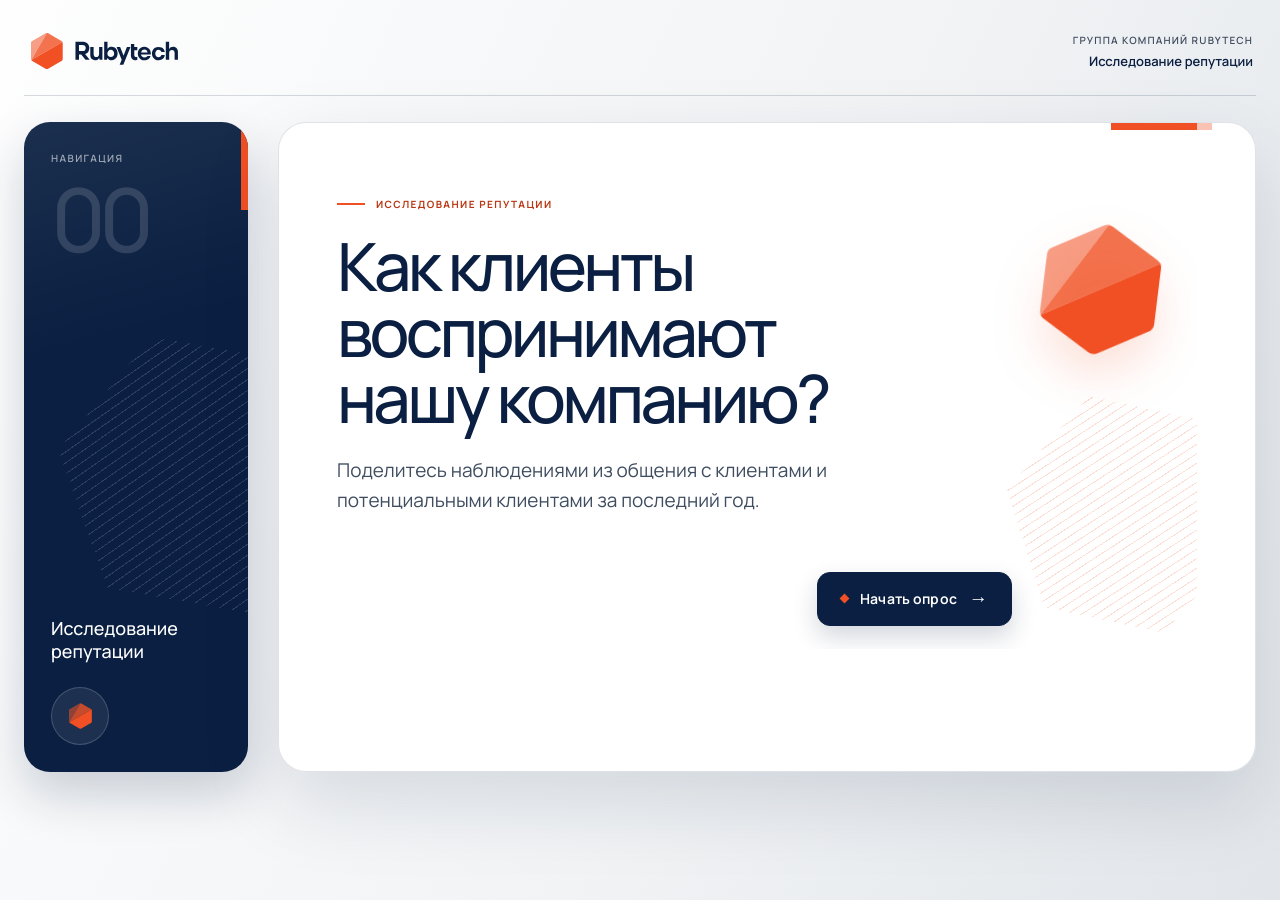
==== commit 45e141fd: "feat: switch survey branding to Rubytech" ====
--- a/public/index.html
+++ b/public/index.html
@@ -5,10 +5,10 @@
     <meta name="viewport" content="width=device-width, initial-scale=1" />
     <meta name="theme-color" content="#0a1f41" />
     <meta name="robots" content="noindex, nofollow" />
-    <meta name="description" content="Исследование восприятия компании и продукта Скала‑Р глазами клиентов." />
-    <title>Исследование восприятия — Скала‑Р</title>
+    <meta name="description" content="Исследование восприятия нашей компании и её продуктов глазами клиентов." />
+    <title>Исследование восприятия нашей компании</title>
     <link rel="icon" href="assets/rubytech-mark.svg" type="image/svg+xml" />
-    <link rel="stylesheet" href="styles.css?v=20260728-6" />
+    <link rel="stylesheet" href="styles.css?v=20260728-7" />
   </head>
   <body>
     <div class="brand-atmosphere" aria-hidden="true">
@@ -20,12 +20,12 @@
     </div>
 
     <main class="survey-shell">
-      <header class="topbar" aria-label="Исследование Скала‑Р">
+      <header class="topbar" aria-label="Исследование восприятия нашей компании">
         <a class="brand" href="./" aria-label="Опрос о восприятии компании">
-          <img src="assets/skala-r-logo.svg" alt="Скала‑Р" width="155" height="36" />
+          <img src="assets/rubytech-logo.svg" alt="Rubytech" width="147" height="36" />
         </a>
         <div class="brand-context">
-          <span>Продукт Группы Rubytech</span>
+          <span>Группа компаний Rubytech</span>
           <strong>Исследование репутации</strong>
         </div>
       </header>
@@ -70,6 +70,6 @@
       </div>
     </main>
 
-    <script src="app.js?v=20260728-6" defer></script>
+    <script src="app.js?v=20260728-7" defer></script>
   </body>
 </html>
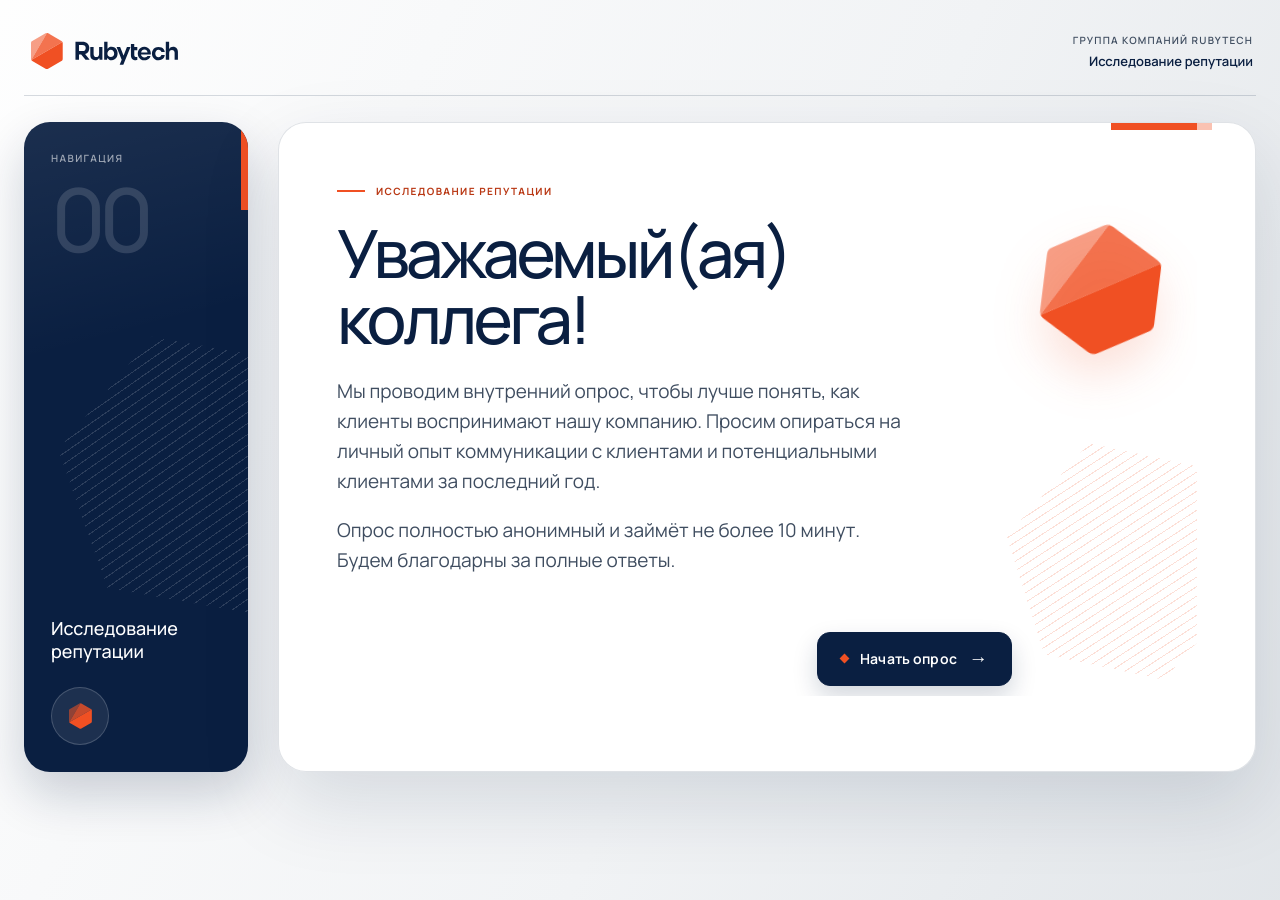
==== commit c83e66d2: "feat: update questionnaire and analytics schema" ====
--- a/public/index.html
+++ b/public/index.html
@@ -8,7 +8,7 @@
     <meta name="description" content="Исследование восприятия нашей компании и её продуктов глазами клиентов." />
     <title>Исследование восприятия нашей компании</title>
     <link rel="icon" href="assets/rubytech-mark.svg" type="image/svg+xml" />
-    <link rel="stylesheet" href="styles.css?v=20260728-7" />
+    <link rel="stylesheet" href="styles.css?v=20260827-1" />
   </head>
   <body>
     <div class="brand-atmosphere" aria-hidden="true">
@@ -70,6 +70,6 @@
       </div>
     </main>
 
-    <script src="app.js?v=20260728-7" defer></script>
+    <script src="app.js?v=20260827-1" defer></script>
   </body>
 </html>
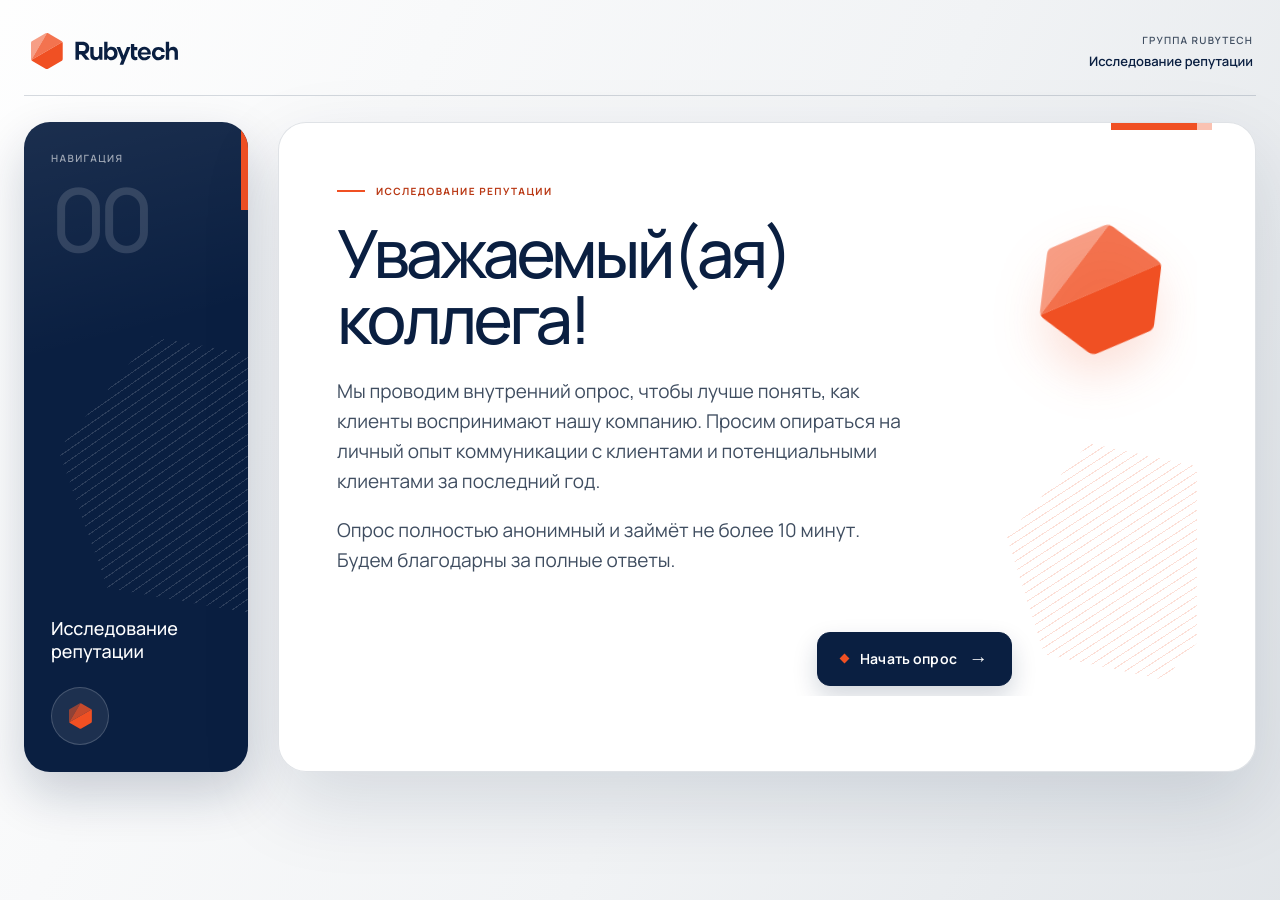
==== commit a5674a1c: "feat: protect survey with password" ====
--- a/public/index.html
+++ b/public/index.html
@@ -8,7 +8,7 @@
     <meta name="description" content="Исследование восприятия нашей компании и её продуктов глазами клиентов." />
     <title>Исследование восприятия нашей компании</title>
     <link rel="icon" href="assets/rubytech-mark.svg" type="image/svg+xml" />
-    <link rel="stylesheet" href="styles.css?v=20260827-1" />
+    <link rel="stylesheet" href="styles.css?v=20260903-1" />
   </head>
   <body>
     <div class="brand-atmosphere" aria-hidden="true">
@@ -25,7 +25,7 @@
           <img src="assets/rubytech-logo.svg" alt="Rubytech" width="147" height="36" />
         </a>
         <div class="brand-context">
-          <span>Группа компаний Rubytech</span>
+          <span>Группа Rubytech</span>
           <strong>Исследование репутации</strong>
         </div>
       </header>
@@ -70,6 +70,6 @@
       </div>
     </main>
 
-    <script src="app.js?v=20260827-1" defer></script>
+    <script src="app.js?v=20260903-1" defer></script>
   </body>
 </html>
--- a/public/styles.css
+++ b/public/styles.css
@@ -1164,6 +1164,117 @@
   max-width: 590px;
 }
 
+.access-content {
+  display: flex;
+  min-height: 648px;
+  align-items: stretch;
+}
+
+.access-step {
+  display: flex;
+  width: 100%;
+  min-height: 548px;
+  flex-direction: column;
+  justify-content: center;
+  padding-right: 165px;
+}
+
+.access-step::before {
+  position: absolute;
+  top: 46px;
+  right: 20px;
+  width: 112px;
+  height: 130px;
+  content: "";
+  background: url("assets/rubytech-mark.svg") center / contain no-repeat;
+  filter: drop-shadow(0 22px 24px rgba(240, 80, 35, 0.18));
+  transform: rotate(7deg);
+}
+
+.access-step h1 {
+  max-width: 590px;
+}
+
+.access-step .lead {
+  max-width: 560px;
+}
+
+.access-form {
+  max-width: 650px;
+  margin-top: 18px;
+}
+
+.access-label {
+  display: block;
+  margin-bottom: 9px;
+  color: var(--deep-navy);
+  font-size: 12px;
+  font-weight: 700;
+  letter-spacing: 0.08em;
+  text-transform: uppercase;
+}
+
+.access-control {
+  display: grid;
+  grid-template-columns: minmax(210px, 1fr) auto;
+  gap: 11px;
+}
+
+.access-input {
+  width: 100%;
+  min-height: 54px;
+  padding: 0 17px;
+  color: var(--deep-navy);
+  font-size: 17px;
+  font-weight: 600;
+  letter-spacing: 0.04em;
+  border: 1px solid var(--line-strong);
+  border-radius: 13px;
+  outline: 0;
+  background: #fff;
+  transition:
+    border-color 180ms ease,
+    box-shadow 180ms ease;
+}
+
+.access-input:focus {
+  border-color: var(--digital-ruby);
+  box-shadow: 0 0 0 4px rgba(240, 80, 35, 0.12);
+}
+
+.access-input[aria-invalid="true"] {
+  border-color: var(--danger);
+}
+
+.access-form .button-primary {
+  white-space: nowrap;
+}
+
+.access-form .button-primary:disabled {
+  cursor: wait;
+  opacity: 0.68;
+  transform: none;
+}
+
+.access-form .button-primary.is-loading .button-symbol {
+  animation: access-pulse 750ms ease-in-out infinite alternate;
+}
+
+.access-error {
+  min-height: 22px;
+  margin: 11px 0 0;
+  color: var(--danger);
+  font-size: 13px;
+  line-height: 1.55;
+}
+
+@keyframes access-pulse {
+  to {
+    opacity: 0.4;
+    transform: translateX(3px);
+  }
+}
+
 @media (max-width: 980px) {
   .survey-shell {
     width: min(100% - 32px, 920px);
@@ -1412,6 +1523,23 @@
     width: 205px;
     height: 205px;
   }
+
+  .access-content {
+    min-height: 558px;
+  }
+
+  .access-step {
+    min-height: 490px;
+    padding-right: 88px;
+  }
+
+  .access-step::before {
+    top: 38px;
+    right: 0;
+    width: 68px;
+    height: 80px;
+    opacity: 0.9;
+  }
 }
 
 @media (max-width: 480px) {
@@ -1516,6 +1644,27 @@
 
   .complete .actions {
     grid-template-columns: 1fr;
+  }
+
+  .access-content {
+    min-height: 500px;
+  }
+
+  .access-step {
+    min-height: 430px;
+    padding-right: 0;
+  }
+
+  .access-step::before {
+    opacity: 0.22;
+  }
+
+  .access-control {
+    grid-template-columns: 1fr;
+  }
+
+  .access-form .button-primary {
+    width: 100%;
   }
 }
 
